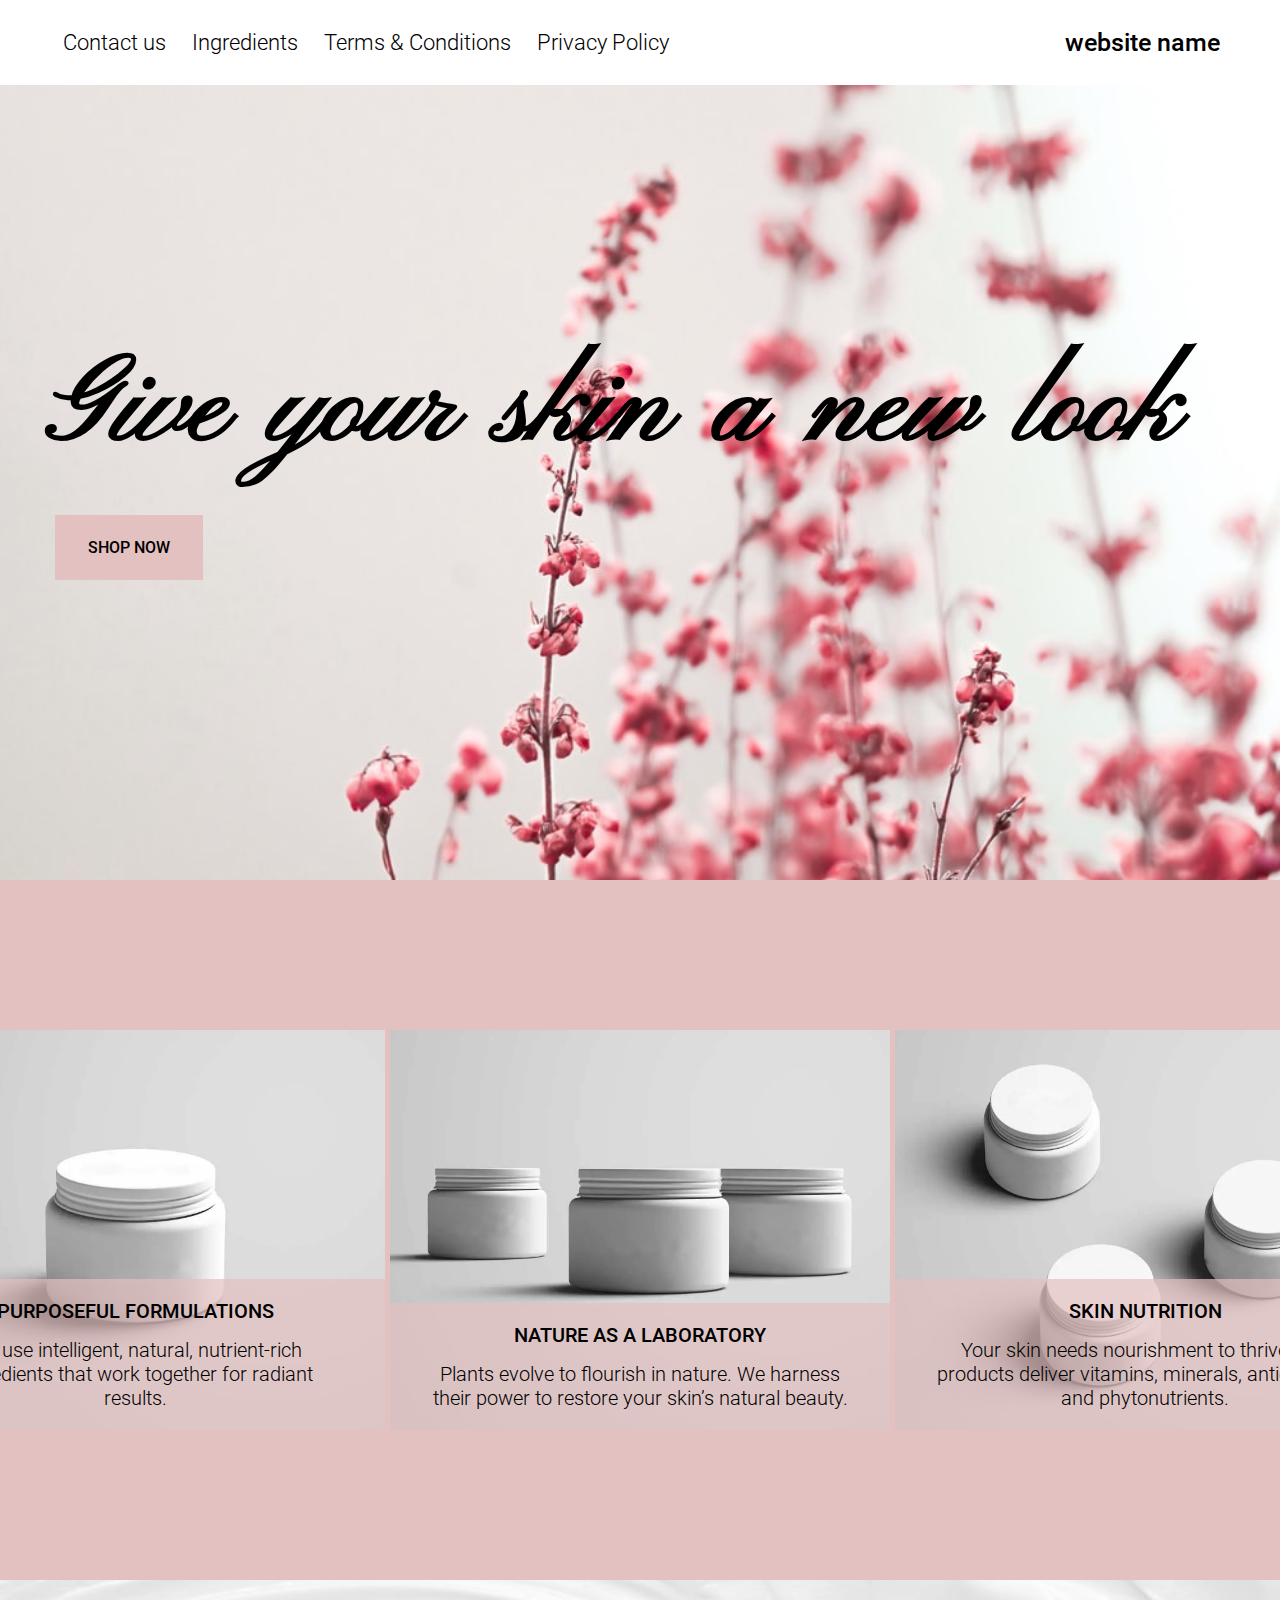
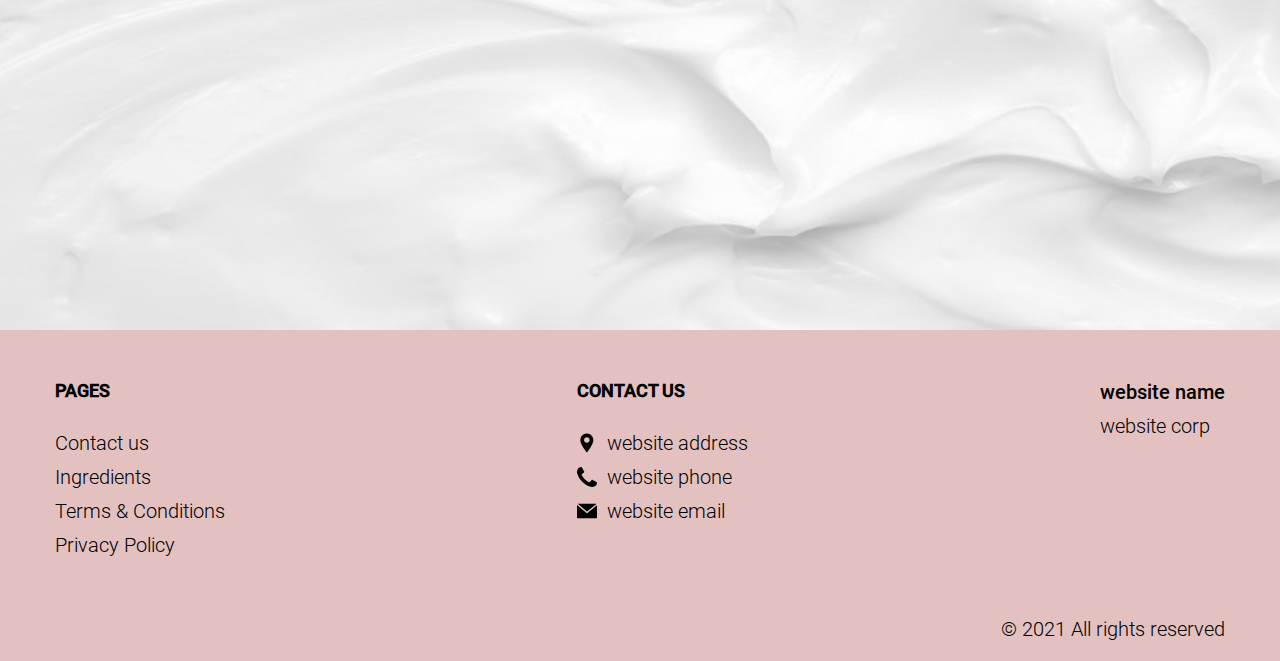
==== index.html @ 23c09f01 "+" ====
<!DOCTYPE html>
<html lang="en">

<head>
    <meta charset="UTF-8">
    <meta http-equiv="X-UA-Compatible" content="IE=edge">
    <meta name="viewport" content="width=device-width, initial-scale=1.0">
    <link rel="stylesheet" href="./css/style.css">
    <title>(site_name)</title>
</head>

<body class="home">

    <div class="header__wrapper">
        <header class="header">
            <a href="./index.html" class="logo js_website-name"></a>
            <button class="menu__btn js_menu__btn">
                <span></span>
            </button>
            <div class="menu js_menu">
                <nav class="nav">
                    <ul class="nav__list">
                     
                        <li class="nav__item">
                            <a href="./contact.html" class="nav__link">Contact us</a>
                        </li>
                        <li class="nav__item">
                            <a href="./ingredients.html" class="nav__link">Ingredients</a>
                        </li>
                        <li class="nav__item">
                            <a href="./terms.html" class="nav__link">Terms & Conditions</a>
                        </li>
                        <li class="nav__item">
                            <a href="./policy.html" class="nav__link">Privacy Policy</a>
                        </li>
                    </ul>
                </nav>
            </div>

        </header>
    </div>
    <main class="main">
             <div class="section-wrapper hero__wrapper">
                <div class="container">
                 <section class="section hero">
                     <h1 class="title">Give your skin a new look</h1>
                      <a href="./buy.html" class="btn">shop now</a>
                 </section>
                </div>
             </div>

     


            <div class="section-wrapper info__wrapper" >
                <div class="container">
                    <section class="section info" >
                        <ul class="list">
                            <li class="item">
                                <img src="./img/img1.jpeg" alt="" class="img">
                                <div class="text-block">
                                    <p class="text bold">Purposeful Formulations</p>
                                    <p class="text">We use intelligent, natural, nutrient-rich ingredients that work together for radiant results.</p>
                                </div>
                            </li>
                            <!-- <li class="item">
                                <img src="./img/img2.jpeg" alt="" class="img">
                            </li> -->
                            <li class="item">
                                <img src="./img/img3.jpeg" alt="" class="img">
                                <div class="text-block">
                                    <p class="text bold">Nature as a Laboratory</p>
                                    <p class="text">Plants evolve to flourish in nature. We harness their power to restore your skin’s natural beauty.</p>
                                </div>
                            </li>
                            <li class="item">
                                <img src="./img/img4.jpeg" alt="" class="img">
                                <div class="text-block">
                                    <p class="text bold">Skin Nutrition</p>
                                    <p class="text">Your skin needs nourishment to thrive. Our products deliver vitamins, minerals, antioxidants and phytonutrients.</p>
                                </div>
                            </li>
                        </ul>
                    </section>
                </div>
            </div>

            <img src="./img/bg.jpeg" class="img-bg" alt="">
    </main>
    <div class="footer__wrapper ">
        <div class="container">
            <footer class="footer">
                <ul class="footer__list">
                    <li class="footer__item" >
                        <h4 class="footer__title">Pages</h4>
                        <ul class="footer__sublist">
                            <li class="footer__subitem">
                                <a href="./contact.html" class="text footer__link"><span>Contact us</span></a>
                            </li>
                            <li class="footer__subitem">
                                <a href="./ingredients.html" class="text footer__link"><span>Ingredients</span></a>
                            </li>
                            <li class="footer__subitem">
                                <a href="./terms.html" class="text footer__link"><span>Terms & Conditions</span></a>
                            </li>
                            <li class="footer__subitem">
                                <a href="./policy.html" class="text footer__link"><span>Privacy Policy</span></a>
                            </li>
                        </ul>
                    </li>
                    <li class="footer__item">
                        <h4 class="footer__title">Contact us</h4>
                        <ul class="footer__sublist">
                           
                            <li class="footer__subitem footer__icon-box">
                                    <svg class="footer__icon" viewBox="-119 -21 682 682.66669"
                                        xmlns="http://www.w3.org/2000/svg">
                                        <path
                                            d="m216.210938 0c-122.664063 0-222.460938 99.796875-222.460938 222.460938 0 154.175781 222.679688 417.539062 222.679688 417.539062s222.242187-270.945312 222.242187-417.539062c0-122.664063-99.792969-222.460938-222.460937-222.460938zm67.121093 287.597656c-18.507812 18.503906-42.8125 27.757813-67.121093 27.757813-24.304688 0-48.617188-9.253907-67.117188-27.757813-37.011719-37.007812-37.011719-97.226562 0-134.238281 17.921875-17.929687 41.761719-27.804687 67.117188-27.804687 25.355468 0 49.191406 9.878906 67.121093 27.804687 37.011719 37.011719 37.011719 97.230469 0 134.238281zm0 0" />
                                    </svg>
                                    <span class="text footer__text js_website-address"></span>
                            </li>
                            <li class="footer__subitem footer__icon-box">
                                
                                    <svg class="footer__icon" xmlns="http://www.w3.org/2000/svg"
                                        xmlns:xlink="http://www.w3.org/1999/xlink" x="0px" y="0px" width="401.998px"
                                        height="401.998px" viewBox="0 0 401.998 401.998"
                                        style="enable-background:new 0 0 401.998 401.998;" xml:space="preserve">
                                        <g>
                                            <path
                                                d="M401.129,311.475c-1.137-3.426-8.371-8.473-21.697-15.129c-3.61-2.098-8.754-4.949-15.41-8.566 c-6.662-3.617-12.709-6.95-18.13-9.996c-5.432-3.045-10.521-5.995-15.276-8.846c-0.76-0.571-3.139-2.234-7.136-5 c-4.001-2.758-7.375-4.805-10.14-6.14c-2.759-1.327-5.473-1.995-8.138-1.995c-3.806,0-8.56,2.714-14.268,8.135 c-5.708,5.428-10.944,11.324-15.7,17.706c-4.757,6.379-9.802,12.275-15.126,17.7c-5.332,5.427-9.713,8.138-13.135,8.138 c-1.718,0-3.86-0.479-6.427-1.424c-2.566-0.951-4.518-1.766-5.858-2.423c-1.328-0.671-3.607-1.999-6.845-4.004 c-3.244-1.999-5.048-3.094-5.428-3.285c-26.075-14.469-48.438-31.029-67.093-49.676c-18.649-18.658-35.211-41.019-49.676-67.097 c-0.19-0.381-1.287-2.19-3.284-5.424c-2-3.237-3.333-5.518-3.999-6.854c-0.666-1.331-1.475-3.283-2.425-5.852 s-1.427-4.709-1.427-6.424c0-3.424,2.713-7.804,8.138-13.134c5.424-5.327,11.326-10.373,17.7-15.128 c6.379-4.755,12.275-9.991,17.701-15.699c5.424-5.711,8.136-10.467,8.136-14.273c0-2.663-0.666-5.378-1.997-8.137 c-1.332-2.765-3.378-6.139-6.139-10.138c-2.762-3.997-4.427-6.374-4.999-7.139c-2.852-4.755-5.799-9.846-8.848-15.271 c-3.049-5.424-6.377-11.47-9.995-18.131c-3.615-6.658-6.468-11.799-8.564-15.415C98.986,9.233,93.943,1.997,90.516,0.859 C89.183,0.288,87.183,0,84.521,0c-5.142,0-11.85,0.95-20.129,2.856c-8.282,1.903-14.799,3.899-19.558,5.996 c-9.517,3.995-19.604,15.605-30.264,34.826C4.863,61.566,0.01,79.271,0.01,96.78c0,5.135,0.333,10.131,0.999,14.989 c0.666,4.853,1.856,10.326,3.571,16.418c1.712,6.09,3.093,10.614,4.137,13.56c1.045,2.948,2.996,8.229,5.852,15.845 c2.852,7.614,4.567,12.275,5.138,13.988c6.661,18.654,14.56,35.307,23.695,49.964c15.03,24.362,35.541,49.539,61.521,75.521 c25.981,25.98,51.153,46.49,75.517,61.526c14.655,9.134,31.314,17.032,49.965,23.698c1.714,0.568,6.375,2.279,13.986,5.141 c7.614,2.854,12.897,4.805,15.845,5.852c2.949,1.048,7.474,2.43,13.559,4.145c6.098,1.715,11.566,2.905,16.419,3.576 c4.856,0.657,9.853,0.996,14.989,0.996c17.508,0,35.214-4.856,53.105-14.562c19.219-10.656,30.826-20.745,34.823-30.269 c2.102-4.754,4.093-11.273,5.996-19.555c1.909-8.278,2.857-14.985,2.857-20.126C401.99,314.814,401.703,312.819,401.129,311.475z" />
                                        </g>
                                    </svg>
                                    <a href="tel:(site_phone)" class="text footer__link js_website-phone"></a>
                            </li>
                            <li class="footer__subitem footer__icon-box">
                                
                                    <svg class="footer__icon" xmlns="http://www.w3.org/2000/svg" xmlns:xlink="http://www.w3.org/1999/xlink"
                                        x="0px" y="0px" viewBox="0 0 477.867 477.867"
                                        style="enable-background:new 0 0 477.867 477.867;" xml:space="preserve">
                                        <g>
                                            <g>
                                                <path
                                                    d="M460.8,68.267H17.067l221.867,182.75L463.309,68.779C462.488,68.539,461.649,68.368,460.8,68.267z" />
                                            </g>
                                        </g>
                                        <g>
                                            <g>
                                                <path
                                                    d="M249.702,286.31c-6.288,5.149-15.335,5.149-21.623,0L0,98.406v294.127c0,9.426,7.641,17.067,17.067,17.067H460.8 c9.426,0,17.067-7.641,17.067-17.067V100.932L249.702,286.31z" />
                                            </g>
                                        </g>
                                    </svg>
                                    <a href="" class="text footer__link js_website-email"></a>
                            </li>
                        </ul>
                    </li>
                    <li class="footer__item">
                        <ul class="footer__sublist footer__sublist--sb">
                        
                            <li class="footer__subitem">
                                <a href="./index.html" class="footer__logo-link js_website-name"></a>
                            </li>
                            <li class="footer__subitem">
                                <p class="text footer__text js_website-corp"></p>
                            </li>
                      
                        </ul>
                    </li>
                  
                </ul>
                <p class="text rights__text">© 2021 All rights reserved</p>
            </footer>
        </div>
    </div>


    <script src="./js/menu.js"></script>
    <script src="./js/libs/aos.js"></script>
    <script src="./js/website-data.js"></script>
    <script>
        AOS.init();
    </script>
</body>

</html>
---- css/style.css ----
@import './libs/aos.css';
@import './utils/fonts.css';
@import './utils/vars.css';
@import './utils/utils.css';
@import './utils/header.css';
@import './utils/footer.css';
@import './hero.css';
@import './about.css';
@import './info.css';
@import './text-section.css';
@import './contact.css';
@import './buy.css';
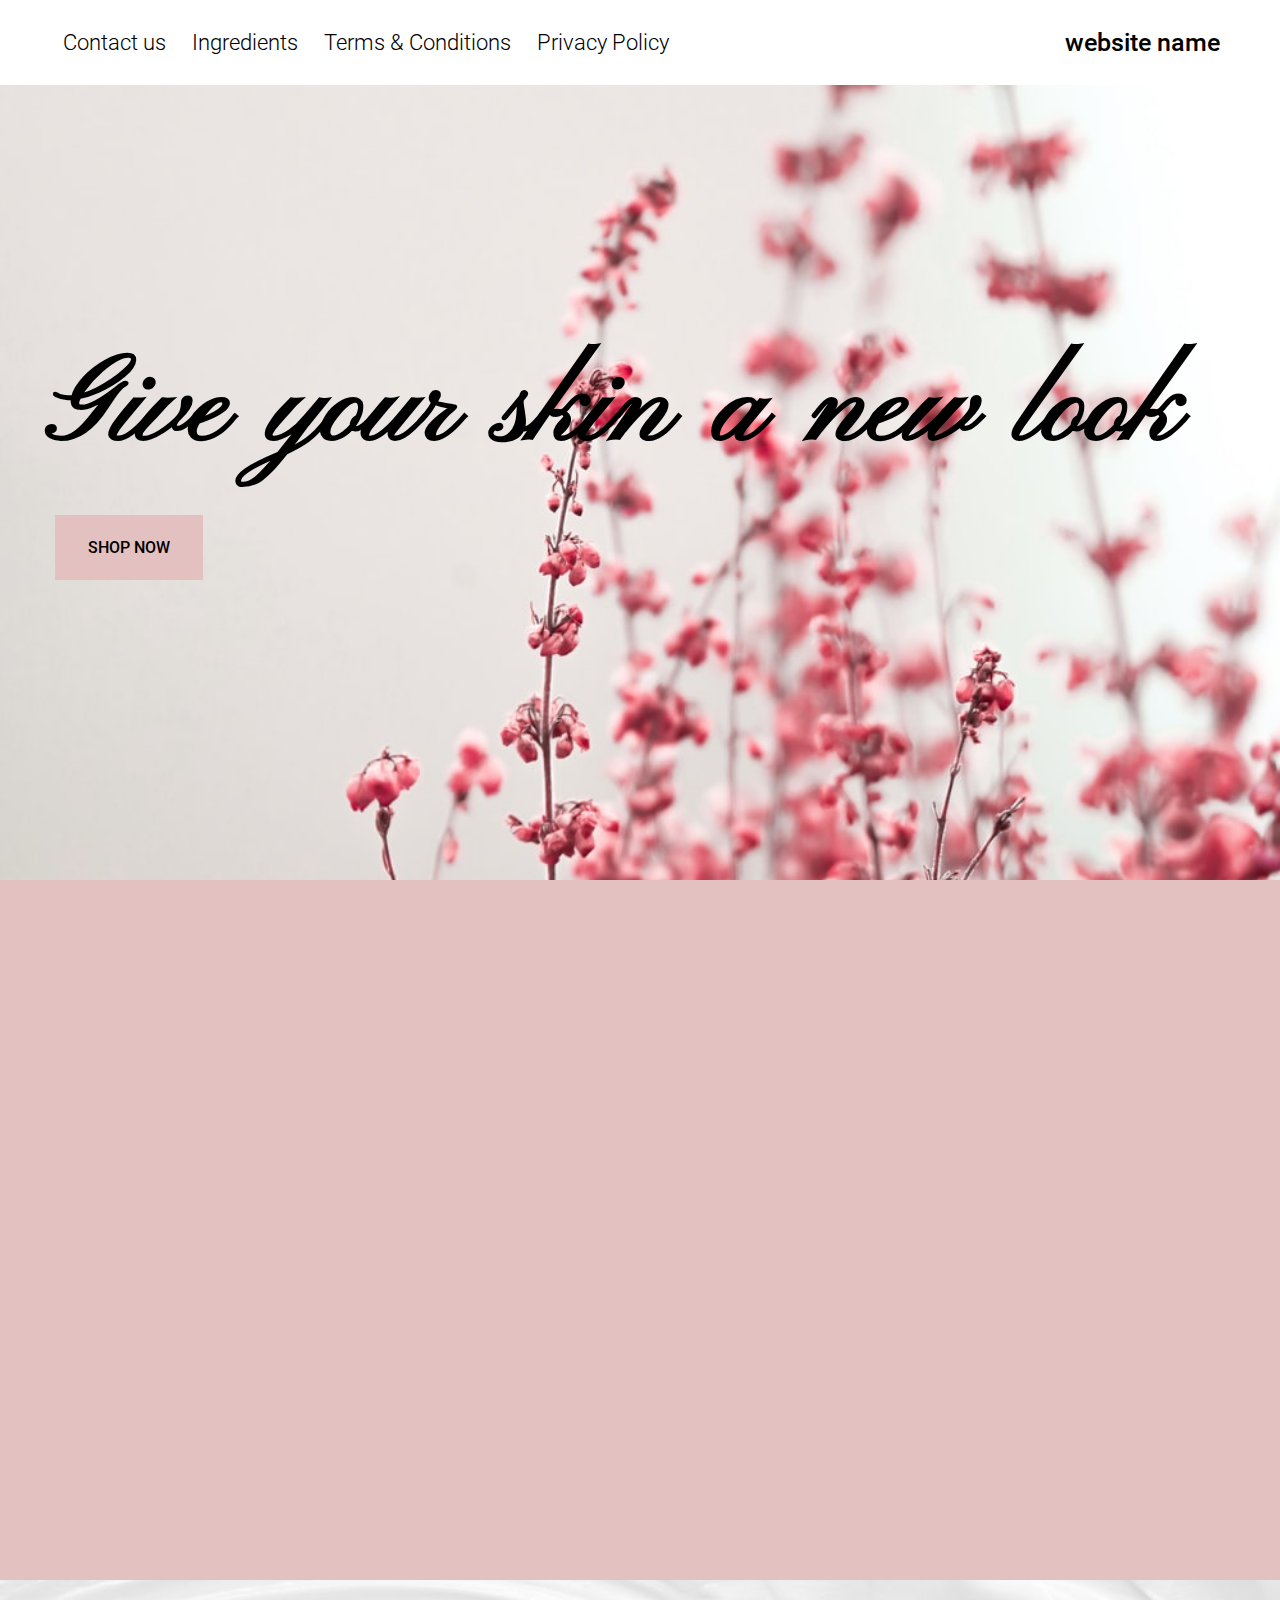
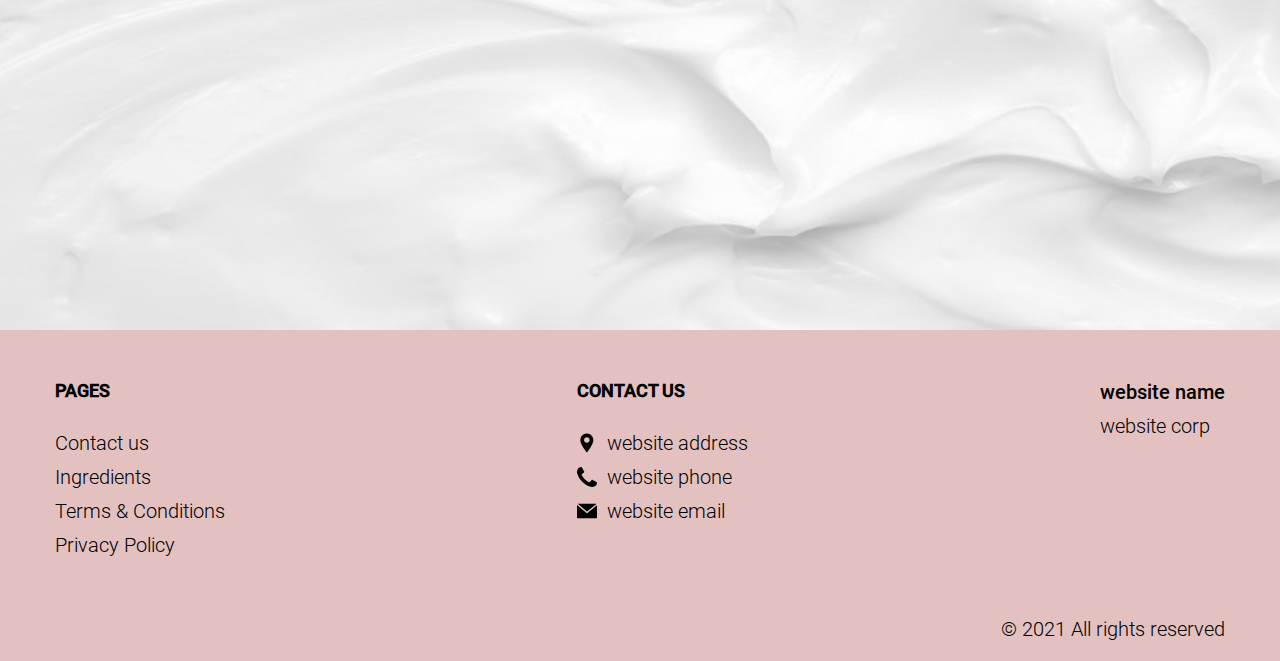
==== commit df38446a: "+" ====
--- a/index.html
+++ b/index.html
@@ -56,24 +56,21 @@
                 <div class="container">
                     <section class="section info" >
                         <ul class="list">
-                            <li class="item">
+                            <li class="item" data-aos="flip-left">
                                 <img src="./img/img1.jpeg" alt="" class="img">
                                 <div class="text-block">
                                     <p class="text bold">Purposeful Formulations</p>
                                     <p class="text">We use intelligent, natural, nutrient-rich ingredients that work together for radiant results.</p>
                                 </div>
                             </li>
-                            <!-- <li class="item">
-                                <img src="./img/img2.jpeg" alt="" class="img">
-                            </li> -->
-                            <li class="item">
+                            <li class="item" data-aos="flip-left">
                                 <img src="./img/img3.jpeg" alt="" class="img">
                                 <div class="text-block">
                                     <p class="text bold">Nature as a Laboratory</p>
                                     <p class="text">Plants evolve to flourish in nature. We harness their power to restore your skin’s natural beauty.</p>
                                 </div>
                             </li>
-                            <li class="item">
+                            <li class="item" data-aos="flip-left">
                                 <img src="./img/img4.jpeg" alt="" class="img">
                                 <div class="text-block">
                                     <p class="text bold">Skin Nutrition</p>
